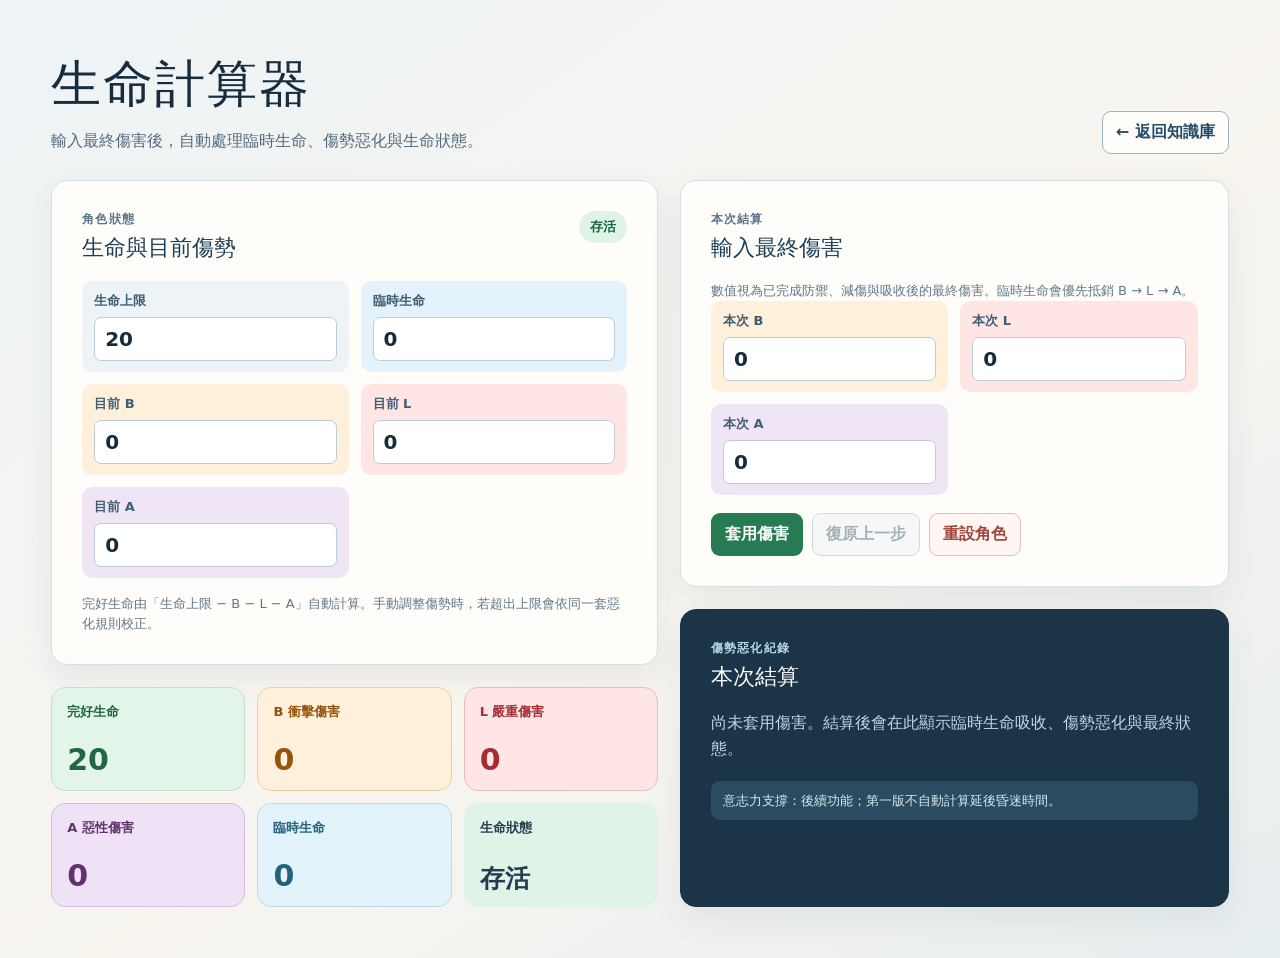
==== life-calculator.html @ e4af25f9 "Add files via upload" ====
<!doctype html>
<html lang="zh-Hant"><head><meta charset="UTF-8"><meta name="viewport" content="width=device-width, initial-scale=1.0"><title>生命計算器｜無限流 TRPG</title>  <script type="module" crossorigin src="./assets/main-7DkvIhhH.js"></script>
  <link rel="stylesheet" crossorigin href="./assets/main-Bl5_Mk_4.css">
</head><body><div id="app"></div></body></html>
---- assets/main-Bl5_Mk_4.css ----
.life-page{color:#172c3e;background:linear-gradient(145deg,#edf3f6,#f8f5ef 55%,#e7eef0);margin:0;font:16px system-ui,Microsoft JhengHei,sans-serif}.page{min-height:100vh;padding:clamp(18px,4vw,58px)}.header,.calculator{max-width:1240px;margin-left:auto;margin-right:auto}.header{justify-content:space-between;align-items:flex-end;gap:24px;margin-bottom:26px;display:flex}.eyebrow,.kicker{color:#58738c;letter-spacing:.1em;margin:0 0 5px;font-size:12px;font-weight:800}.header h1{letter-spacing:.04em;margin:0;font-size:clamp(32px,5vw,50px)}.description{color:#526a7d;max-width:610px;margin:10px 0 0;line-height:1.6}.library-link{color:#244c69;white-space:nowrap;background:#fffdf9;border:1px solid #9eb3c2;border-radius:9px;padding:10px 13px;font-weight:700;text-decoration:none}.calculator{grid-template-columns:minmax(0,1.05fr) minmax(390px,.95fr);gap:22px;display:grid}.state-column,.action-column{flex-direction:column;gap:22px;min-width:0;display:flex}.panel,.record-panel{background:#fffdf9;border:1px solid #d6e0e3;border-radius:16px;padding:clamp(18px,3vw,30px);box-shadow:0 12px 32px #304b5a14}.panel-heading,.record-heading{justify-content:space-between;align-items:flex-start;gap:16px;margin-bottom:18px;display:flex}.panel-heading h2,.record-heading h2{color:#1d4059;margin:0;font-size:22px}.status,.record-status{white-space:nowrap;border-radius:999px;align-items:center;padding:7px 11px;font-size:13px;font-weight:800;display:inline-flex}.status-alive{color:#17643f;background:#dff4e6}.status-unconscious{color:#8d5b00;background:#fff0c7}.status-dead{color:#972b3a;background:#f7dde1}.record-status{color:#2e5874;background:#e7f0f4}.current-inputs,.damage-inputs{grid-template-columns:repeat(2,minmax(0,1fr));gap:12px;display:grid}.number-field{color:#3f5e72;background:#f4f7f6;border-radius:10px;flex-direction:column;gap:7px;min-width:0;padding:11px 12px;font-size:13px;font-weight:800;display:flex}.number-field input{color:#162b3c;background:#fff;border:1px solid #bdcdd5;border-radius:7px;width:100%;min-width:0;padding:9px 10px;font-size:20px;font-weight:750;line-height:1}.number-field input:focus{border-color:#4d87a3;outline:3px solid #b9d9e555}.max-health{background:#edf3f7}.temporary{background:#e4f3fb}.injury-b{background:#fff0dc}.injury-l{background:#ffe6e5}.injury-a{background:#f0e5f5}.help{color:#607788;margin:16px 0 0;font-size:13px;line-height:1.55}.vital-grid{grid-template-columns:repeat(3,minmax(0,1fr));gap:12px;display:grid}.vital-card{border:1px solid #0000;border-radius:14px;flex-direction:column;justify-content:space-between;min-height:104px;padding:15px;display:flex}.vital-card span{font-size:13px;font-weight:750}.vital-card strong{font-size:30px;line-height:1}.vital-intact{color:#206841;background:#e3f5e8;border-color:#bfe3c9}.vital-b{color:#96530b;background:#fff0dc;border-color:#f2cf9e}.vital-l{color:#a62d34;background:#ffe5e5;border-color:#ebbcbc}.vital-a{color:#63336f;background:#f0e2f6;border-color:#d9bce5}.vital-temp{color:#22627c;background:#e2f3fb;border-color:#b8ddea}.status-card{color:#243c50}.status-card strong{font-size:25px}.actions{flex-wrap:wrap;gap:9px;margin-top:18px;display:flex}.actions button{cursor:pointer;border:1px solid #0000;border-radius:9px;padding:10px 13px;font-weight:800}.apply{color:#fff;background:#267b52}.undo{color:#31566d;background:#edf4f8;border-color:#9bb2c0!important}.undo:disabled{cursor:not-allowed;opacity:.45}.reset{color:#9f463b;background:#fff6f4;border-color:#e1bcbc!important}.record-panel{color:#eef6f8;background:#1b3447;border-color:#1b3447;flex:1}.record-panel .kicker{color:#b7d6e4}.record-panel h2{color:#fff}.record-list{border-top:1px solid #496275;gap:0;margin:0;padding:0;list-style:none;display:grid}.record-list li{border-bottom:1px solid #496275;justify-content:space-between;gap:15px;padding:12px 0;font-size:14px;display:flex}.record-list span{color:#b9d6e3}.record-list strong{text-align:right}.empty-record{color:#c1d7e2;margin:0;line-height:1.65}.willpower{color:#d7e9ef;background:#2b4b60;border-radius:9px;margin:18px 0 0;padding:10px 12px;font-size:13px;line-height:1.5}@media (width<=840px){.calculator{grid-template-columns:1fr}.header{flex-direction:column;align-items:flex-start}.vital-grid{grid-template-columns:repeat(2,minmax(0,1fr))}}@media (width<=540px){.page{padding:16px 12px 28px}.header{margin-bottom:18px}.header h1{font-size:34px}.library-link{text-align:center;width:100%}.calculator{gap:14px}.panel,.record-panel{border-radius:13px;padding:17px 14px}.panel-heading,.record-heading{align-items:flex-start}.panel-heading h2,.record-heading h2{font-size:20px}.current-inputs,.damage-inputs,.vital-grid{grid-template-columns:1fr}.number-field{padding:10px 11px}.vital-card{flex-direction:row;align-items:center;min-height:78px}.vital-card strong{font-size:28px}.actions{grid-template-columns:1fr;display:grid}.actions button{min-height:44px}.record-list li{flex-direction:column;align-items:flex-start;gap:3px}.record-list strong{text-align:left}.status{padding:6px 9px}}@layer properties{@supports (((-webkit-hyphens:none)) and (not (margin-trim:inline))) or ((-moz-orient:inline) and (not (color:rgb(from red r g b)))){*,:before,:after,::backdrop{--tw-blur:initial;--tw-brightness:initial;--tw-contrast:initial;--tw-grayscale:initial;--tw-hue-rotate:initial;--tw-invert:initial;--tw-opacity:initial;--tw-saturate:initial;--tw-sepia:initial;--tw-drop-shadow:initial;--tw-drop-shadow-color:initial;--tw-drop-shadow-alpha:100%;--tw-drop-shadow-size:initial}}}@layer theme{:root,:host{--font-sans:ui-sans-serif, system-ui, sans-serif, "Apple Color Emoji", "Segoe UI Emoji", "Segoe UI Symbol", "Noto Color Emoji";--font-mono:ui-monospace, SFMono-Regular, Menlo, Monaco, Consolas, "Liberation Mono", "Courier New", monospace;--spacing:.25rem;--default-transition-duration:.15s;--default-transition-timing-function:cubic-bezier(.4, 0, .2, 1);--default-font-family:var(--font-sans);--default-mono-font-family:var(--font-mono)}}@layer base{*,:after,:before,::backdrop{box-sizing:border-box;border:0 solid;margin:0;padding:0}::file-selector-button{box-sizing:border-box;border:0 solid;margin:0;padding:0}html,:host{-webkit-text-size-adjust:100%;tab-size:4;line-height:1.5;font-family:var(--default-font-family,ui-sans-serif, system-ui, sans-serif, "Apple Color Emoji", "Segoe UI Emoji", "Segoe UI Symbol", "Noto Color Emoji");font-feature-settings:var(--default-font-feature-settings,normal);font-variation-settings:var(--default-font-variation-settings,normal);-webkit-tap-highlight-color:transparent}hr{height:0;color:inherit;border-top-width:1px}abbr:where([title]){-webkit-text-decoration:underline dotted;text-decoration:underline dotted}h1,h2,h3,h4,h5,h6{font-size:inherit;font-weight:inherit}a{color:inherit;-webkit-text-decoration:inherit;-webkit-text-decoration:inherit;-webkit-text-decoration:inherit;-webkit-text-decoration:inherit;text-decoration:inherit}b,strong{font-weight:bolder}code,kbd,samp,pre{font-family:var(--default-mono-font-family,ui-monospace, SFMono-Regular, Menlo, Monaco, Consolas, "Liberation Mono", "Courier New", monospace);font-feature-settings:var(--default-mono-font-feature-settings,normal);font-variation-settings:var(--default-mono-font-variation-settings,normal);font-size:1em}small{font-size:80%}sub,sup{vertical-align:baseline;font-size:75%;line-height:0;position:relative}sub{bottom:-.25em}sup{top:-.5em}table{text-indent:0;border-color:inherit;border-collapse:collapse}:-moz-focusring{outline:auto}progress{vertical-align:baseline}summary{display:list-item}ol,ul,menu{list-style:none}img,svg,video,canvas,audio,iframe,embed,object{vertical-align:middle;display:block}img,video{max-width:100%;height:auto}button,input,select,optgroup,textarea{font:inherit;font-feature-settings:inherit;font-variation-settings:inherit;letter-spacing:inherit;color:inherit;opacity:1;background-color:#0000;border-radius:0}::file-selector-button{font:inherit;font-feature-settings:inherit;font-variation-settings:inherit;letter-spacing:inherit;color:inherit;opacity:1;background-color:#0000;border-radius:0}:where(select:is([multiple],[size])) optgroup{font-weight:bolder}:where(select:is([multiple],[size])) optgroup option{padding-inline-start:20px}::file-selector-button{margin-inline-end:4px}::placeholder{opacity:1}@supports (not ((-webkit-appearance:-apple-pay-button))) or (contain-intrinsic-size:1px){::placeholder{color:currentColor}@supports (color:color-mix(in lab, red, red)){::placeholder{color:color-mix(in oklab, currentcolor 50%, transparent)}}}textarea{resize:vertical}::-webkit-search-decoration{-webkit-appearance:none}::-webkit-date-and-time-value{min-height:1lh;text-align:inherit}::-webkit-datetime-edit{display:inline-flex}::-webkit-datetime-edit-fields-wrapper{padding:0}::-webkit-datetime-edit{padding-block:0}::-webkit-datetime-edit-year-field{padding-block:0}::-webkit-datetime-edit-month-field{padding-block:0}::-webkit-datetime-edit-day-field{padding-block:0}::-webkit-datetime-edit-hour-field{padding-block:0}::-webkit-datetime-edit-minute-field{padding-block:0}::-webkit-datetime-edit-second-field{padding-block:0}::-webkit-datetime-edit-millisecond-field{padding-block:0}::-webkit-datetime-edit-meridiem-field{padding-block:0}::-webkit-calendar-picker-indicator{line-height:1}:-moz-ui-invalid{box-shadow:none}button,input:where([type=button],[type=reset],[type=submit]){appearance:button}::file-selector-button{appearance:button}::-webkit-inner-spin-button{height:auto}::-webkit-outer-spin-button{height:auto}[hidden]:where(:not([hidden=until-found])){display:none!important}}@layer components;@layer utilities{.visible{visibility:visible}.start{inset-inline-start:var(--spacing)}.end{inset-inline-end:var(--spacing)}.block{display:block}.contents{display:contents}.inline{display:inline}.table{display:table}.filter{filter:var(--tw-blur,) var(--tw-brightness,) var(--tw-contrast,) var(--tw-grayscale,) var(--tw-hue-rotate,) var(--tw-invert,) var(--tw-saturate,) var(--tw-sepia,) var(--tw-drop-shadow,)}.transition{transition-property:color,background-color,border-color,outline-color,text-decoration-color,fill,stroke,--tw-gradient-from,--tw-gradient-via,--tw-gradient-to,opacity,box-shadow,transform,translate,scale,rotate,filter,-webkit-backdrop-filter,backdrop-filter,display,content-visibility,overlay,pointer-events;transition-timing-function:var(--tw-ease,var(--default-transition-timing-function));transition-duration:var(--tw-duration,var(--default-transition-duration))}}.article mark{color:#1d2732;background:#ffe565;border-radius:2px;padding:0 2px;font-weight:700}.reader-dark .article mark{color:#13171c;background:#d7b615}.cart-item-link{max-width:245px;color:var(--ink);text-align:left;text-underline-offset:3px;background:0 0;border:0;padding:0;font-size:15px;font-weight:700;line-height:1.4;-webkit-text-decoration:underline #a9bdcc;text-decoration:underline #a9bdcc}.cart-item-link:hover{color:#1f628e}:root{--ink:#1f2937;--muted:#657084;--paper:#f5f4f0;--line:#dedbd3;--blue:#345f89;--soft:#edf3f8}body{background:var(--paper);color:var(--ink);margin:0;font-family:Arial,Microsoft JhengHei,Noto Sans TC,sans-serif}.library-shell{min-height:100vh}.topbar{border-bottom:1px solid var(--line);background:#fffdf9;justify-content:space-between;align-items:end;gap:24px;padding:18px clamp(20px,5vw,64px);display:flex}.eyebrow,.stats{display:none}h1{letter-spacing:.02em;margin:0;font-size:clamp(22px,3vw,34px)}.workspace{grid-template-columns:minmax(285px,360px) minmax(0,1fr);height:calc(100vh - 78px);display:grid;overflow:hidden}.sidebar{border-right:1px solid var(--line);background:#fffdf9;flex-direction:column;min-height:0;padding:18px 16px 0;display:flex;overflow:hidden}.directory-search{color:var(--muted);flex:none;margin:0 6px 11px;font-size:12px;font-weight:700;display:block}.directory-search input{background:#fff;border:1px solid #cbd5df;border-radius:7px;outline:none;width:100%;margin-top:6px;padding:9px 10px;font-size:14px;display:block}.directory-search input:focus{border-color:var(--blue);box-shadow:0 0 0 3px #dce9f3}.search-status{color:#52718b;flex:none;margin:0 6px 10px;font-size:12px}.sidebar-controls{border-bottom:1px solid var(--line);color:var(--muted);flex:none;justify-content:space-between;align-items:center;gap:8px;padding:0 6px 13px;font-size:13px;font-weight:700;display:flex}.sidebar-controls button{color:#3d5870;background:#fff;border:1px solid #cdd7df;border-radius:5px;margin-left:5px;padding:4px 7px;font-size:11px}.sidebar-controls button:hover{background:var(--soft)}.tree-scroll{flex:auto;min-height:0;padding-bottom:28px;overflow:auto}.mobile-menu-trigger,.mobile-nav-layer{display:none}.tree-list{margin:8px 0 0;padding-left:14px;list-style:none}.tree-list .tree-list{border-left:1px solid #e6e5e0;margin:1px 0;padding-left:18px}.tree-row{border-radius:5px;align-items:center;min-height:29px;display:flex}.tree-row:hover{background:#f3f5f5}.tree-row.active{background:#dceaf4}.caret{color:#62778a;background:0 0;border:0;border-radius:4px;flex:0 0 20px;width:20px;height:20px;padding:0;font-size:16px;line-height:1}.caret:hover{background:#e0e8ee}.caret.placeholder{display:inline-block}.tree-label{color:#374151;text-align:left;background:0 0;border:0;flex:1;min-width:0;padding:4px 6px 4px 1px;font-size:14px;line-height:1.35}.tree-label:disabled{cursor:default}.tree-label:not(:disabled):hover{color:#164d78}.reader{background:#fff;flex-direction:column;min-width:0;height:100%;min-height:0;padding:0;display:flex;overflow:hidden}.breadcrumb{color:var(--blue);border-bottom:1px solid #e5e2dc;flex:none;justify-content:space-between;align-items:center;gap:12px;padding:12px clamp(16px,3vw,42px) 9px;font-size:13px;font-weight:700;display:flex;overflow:hidden}.breadcrumb>span{text-overflow:ellipsis;white-space:nowrap;overflow:hidden}.theme-switch{background:#fff;border:1px solid #cdd7df;border-radius:6px;flex:none;display:flex;overflow:hidden}.theme-switch button{color:#536b7f;background:0 0;border:0;border-left:1px solid #cdd7df;padding:4px 8px;font-size:11px}.theme-switch button:first-child{border-left:0}.theme-switch button.selected{color:#fff;background:#375f83}.article-panel{min-height:0;box-shadow:none;scrollbar-gutter:stable;background:#fff;border:0;border-radius:0;flex:auto;overflow:auto}.article{min-width:min-content;max-width:none;padding:18px clamp(24px,3.5vw,46px) 34px}.article h2{margin:0 0 18px;font-size:28px;line-height:1.22}.article h3{color:#274d6d;border-left:3px solid #5b8ab3;margin:15px 0 5px;padding-left:9px;font-size:18px}.article p{white-space:pre-wrap;margin:0 0 4px;font-size:16px;line-height:1.52}.article p strong{color:#8a3e22;font-weight:750}.article-list{border-left:2px solid #d8e4ed;padding-left:12px}.article hr{border:0;border-top:1px dashed #8d9baa;margin:10px 0}.table-wrap{max-width:100%;margin:8px 0 10px;overflow-x:auto}.table-wrap table{border-collapse:collapse;color:inherit;font-size:15px;line-height:1.35}.table-wrap td{vertical-align:top;white-space:pre-wrap;border:1px solid #1b2632;min-width:168px;padding:4px 8px}.reader-dark{background:#202329}.reader-dark .breadcrumb{color:#b9d8f1;border-color:#39414b}.reader-dark .article-panel{box-shadow:none;background:#15181d;border-color:#454d57}.reader-dark .article{color:#e6e9ed}.reader-dark .article h3{color:#9bcef7;border-left-color:#73addc}.reader-dark .article p strong{color:#f0b294}.reader-dark .article-list{border-left-color:#405568}.reader-dark .article hr{border-color:#647180}.reader-dark .table-wrap td{border-color:#8a97a4}.reader-dark .theme-switch{background:#222832;border-color:#4a5661}.reader-dark .theme-switch button{color:#d4dee8;border-color:#4a5661}.empty,.loading{color:var(--muted);padding:28px}.structured-block{margin:0 0 10px}.structured-block h3{margin-top:15px}.structured-block p{margin-bottom:2px}.structured-heading,.article-title-row{justify-content:space-between;align-items:center;gap:12px;display:flex}.article-title-row h2,.structured-heading h3{flex:1}.structured-cart{justify-content:flex-end;margin:0 0 4px;display:flex}.add-to-cart,.cart-trigger{color:#244f70;white-space:nowrap;background:#e8f2f8;border:1px solid #47718e;border-radius:6px;padding:6px 10px;font-size:12px;font-weight:700}.add-to-cart.compact{padding:4px 8px;font-size:11px}.cart-trigger{align-items:center;gap:7px;display:flex}.cart-trigger span{color:#fff;background:#365f80;border-radius:99px;place-items:center;min-width:18px;height:18px;font-size:11px;display:inline-grid}.reader{position:relative}.back-to-top{z-index:2;color:#fff;opacity:.72;background:#355f80c9;border:1px solid #8ea2b3;border-radius:999px;align-items:center;gap:4px;padding:8px 10px;font-size:12px;transition:opacity .15s,transform .15s;display:flex;position:absolute;bottom:20px;right:20px;box-shadow:0 2px 8px #1e29373d}.back-to-top:hover,.back-to-top:focus-visible{opacity:1;transform:translateY(-1px)}.back-to-top span{font-size:11px}.cart-layer{z-index:10;grid-template-columns:minmax(0,1fr) min(390px,90vw);display:grid;position:fixed;inset:0}.cart-scrim{background:#15253663;border:0}.cart-drawer{min-height:0;color:var(--ink);background:#fffdf9;flex-direction:column;display:flex;box-shadow:-8px 0 28px #17202b40}.cart-drawer header{border-bottom:1px solid var(--line);justify-content:space-between;align-items:center;padding:18px 20px;display:flex}.cart-drawer h2{margin:0;font-size:22px}.cart-close{color:#345;background:#edf2f6;border:0;border-radius:50%;width:32px;height:32px;font-size:23px;line-height:1}.cart-items{flex:1;min-height:0;padding:8px 20px;overflow:auto}.cart-item{border-bottom:1px solid #e5e2dc;justify-content:space-between;gap:10px;padding:13px 0;display:flex}.cart-item strong,.cart-item small{display:block}.cart-item strong{font-size:15px}.cart-item small{color:#657084;margin-top:4px}.cart-item-actions{color:#45647c;flex-direction:column;flex:none;align-items:flex-end;gap:6px;font-size:13px;display:flex}.cart-item-actions button,.clear-cart{color:#9d4331;background:0 0;border:0;font-size:12px;text-decoration:underline}.cart-total{border-top:1px solid var(--line);background:#f4f7f8;padding:17px 20px 20px}.cart-total>div{flex-wrap:wrap;gap:7px;margin:10px 0;display:flex}.cart-total span{color:#294f6d;background:#dceaf4;border-radius:4px;padding:4px 7px;font-size:13px}.cart-empty{color:var(--muted);padding:24px 20px}.structured-heading,.article-title-row,.purchase-line{justify-content:space-between;align-items:center;gap:12px;display:flex}.article-title-row h2,.structured-heading h3,.purchase-line p{flex:1}.purchase-line{background:#f2f7fa;border-radius:5px;margin:2px 0;padding:4px 7px}.purchase-line p{margin:0}.add-to-cart,.cart-trigger{color:#fff;background:#2f7750;border-color:#2e6c48;padding:7px 11px;box-shadow:0 1px 2px #1f50352b}.add-to-cart:hover,.cart-trigger:hover{background:#24623f}.add-to-cart.compact{padding:5px 9px}.cart-trigger span{color:#276443;background:#fff}.add-to-cart{border-radius:8px;place-items:center;width:34px;height:32px;padding:0;font-size:17px;line-height:1;display:inline-grid}.add-to-cart.compact{width:30px;height:28px;padding:0;font-size:15px}.template-item{margin-top:12px;padding-top:2px}.purchase-line.base-price{color:#294f6d;margin-top:0}.purchase-line small{color:#657084;font-size:12px}.site-title{min-width:0}.topbar-actions{align-items:center;gap:9px;display:flex}.calculator-link{color:#264d69;white-space:nowrap;background:#fff;border:1px solid #9ab2c1;border-radius:7px;align-items:center;gap:6px;padding:7px 10px;font-size:12px;font-weight:700;text-decoration:none;display:inline-flex}.calculator-link:hover{background:#e6f1f6}@media (width<=760px){body{min-width:0}.topbar{flex-direction:row;align-items:center;gap:10px;padding:13px 16px}.topbar h1{font-size:24px}.mobile-menu-trigger{color:#284c68;background:#fff;border:1px solid #b8c8d4;border-radius:7px;flex:0 0 36px;place-items:center;width:36px;height:36px;font-size:23px;line-height:1;display:grid}.cart-trigger{flex:none}.workspace{height:calc(100svh - 59px);min-height:0;display:block;overflow:hidden}.desktop-sidebar{display:none}.reader{width:100%;height:100%;min-height:0;padding:0}.mobile-nav-layer{z-index:11;grid-template-columns:min(360px,88vw) minmax(0,1fr);display:grid;position:fixed;inset:0}.mobile-nav-drawer.sidebar{z-index:1;background:#fffdf9;border:0;grid-area:1/1;width:auto;height:100%;min-height:0;padding:0 10px;box-shadow:8px 0 28px #17202b40}.mobile-nav-drawer header{border-bottom:1px solid var(--line);flex:none;justify-content:space-between;align-items:center;margin:0 -10px 11px;padding:14px 16px;display:flex}.mobile-nav-drawer h2{color:#294f6d;margin:0;font-size:20px}.menu-close{color:#345;background:#edf2f6;border:0;border-radius:50%;width:32px;height:32px;font-size:23px;line-height:1}.mobile-nav-scrim{background:#15253663;border:0;grid-area:1/2}.directory-search{margin:0 4px 8px}.directory-search input{min-height:40px;padding:8px 10px}.sidebar-controls{padding:0 4px 8px}.sidebar-controls button{min-height:30px;margin-left:4px;padding:4px 6px}.tree-scroll{padding-bottom:14px}.tree-list{margin-top:5px;padding-left:8px}.tree-list .tree-list{border-left:1px solid #e6e5e0;padding-left:13px}.tree-row{min-height:32px}.tree-label{font-size:14px}.breadcrumb{min-height:44px;padding:9px 16px;font-size:12px}.theme-switch button{min-height:28px;padding:4px 7px}.article{min-width:0;padding:17px 16px 26px}.article h2{overflow-wrap:anywhere;margin-bottom:14px;font-size:25px}.article h3{overflow-wrap:anywhere;margin-top:13px;font-size:17px}.article p{overflow-wrap:anywhere;font-size:15px;line-height:1.62}.table-wrap{margin:7px 0 9px}.table-wrap table{font-size:14px}.table-wrap td{min-width:138px;padding:4px 6px}.back-to-top{padding:8px 9px;bottom:13px;right:13px}.back-to-top span{display:none}.cart-layer{grid-template-columns:1fr;align-items:end}.cart-scrim{grid-area:1/1}.cart-drawer{border-radius:14px 14px 0 0;grid-area:1/1;align-self:end;max-height:80svh}.stats{white-space:normal}.site-title{flex:1;min-width:0}.site-title h1{text-overflow:ellipsis;white-space:nowrap;overflow:hidden}.topbar-actions{flex:none;gap:6px}.calculator-link{text-align:center;width:36px;padding:7px 0}.calculator-link span{display:none}}@property --tw-blur{syntax:"*";inherits:false}@property --tw-brightness{syntax:"*";inherits:false}@property --tw-contrast{syntax:"*";inherits:false}@property --tw-grayscale{syntax:"*";inherits:false}@property --tw-hue-rotate{syntax:"*";inherits:false}@property --tw-invert{syntax:"*";inherits:false}@property --tw-opacity{syntax:"*";inherits:false}@property --tw-saturate{syntax:"*";inherits:false}@property --tw-sepia{syntax:"*";inherits:false}@property --tw-drop-shadow{syntax:"*";inherits:false}@property --tw-drop-shadow-color{syntax:"*";inherits:false}@property --tw-drop-shadow-alpha{syntax:"<percentage>";inherits:false;initial-value:100%}@property --tw-drop-shadow-size{syntax:"*";inherits:false}:root{color:#142b43;--ink:#142b43;--line:#e2ddd6;--muted:#657084;--blue:#345f89;--soft:#edf4f8;background:#fff;font-family:Arial,Microsoft JhengHei,sans-serif}*{box-sizing:border-box}body{margin:0}button,input{font:inherit}button{cursor:pointer}.search-header{gap:6px;margin:0 6px 11px;display:grid}.search-header input{border:1px solid #cbd5df;border-radius:7px;width:100%;padding:9px 10px;font-size:14px}.search-mode{color:#315d7d;background:#fff;border:1px solid #a9bccb;border-radius:6px;justify-self:start;padding:5px 9px;font-size:13px;font-weight:700}.search-mode[aria-pressed=true]{background:#e0eff7}.facet-picker{max-height:min(46vh,420px);padding:4px 0 8px;overflow:auto}.facet-group{border-bottom:1px solid #e8e5df;padding:7px 0}.facet-group strong,.selected-facets>span{color:#596c7a;margin-bottom:5px;font-size:12px;display:block}.facet-buttons,.selected-facets{flex-wrap:wrap;gap:5px;display:flex}.facet-buttons button,.selected-facets button{color:#31536b;background:#fff;border:1px solid #bacbd6;border-radius:999px;padding:5px 8px;font-size:12px}.facet-buttons button.active,.selected-facets button{color:#fff;background:#315f84;border-color:#315f84}.facet-buttons small{opacity:.75;margin-left:2px}.tag-guide{color:#657084;padding:12px;font-size:13px}.result-pane{padding:20px clamp(18px,3.5vw,46px) 36px}.result-pane header h2{margin:0;font-size:24px}.result-pane header p{color:#657084;font-size:13px}.result-card{background:#fff;border:1px solid #d9e0e5;border-radius:9px;margin:12px 0;padding:14px}.result-meta{color:#607b8e;overflow-wrap:anywhere;font-size:11px}.result-card h3{color:#274d6d;margin:6px 0;font-size:17px}.result-card p{white-space:pre-wrap;overflow-wrap:anywhere;max-height:7.5em;margin:0 0 10px;line-height:1.5;overflow:hidden}.result-actions{color:#315f84;justify-content:space-between;align-items:center;gap:10px;font-weight:700;display:flex}.result-actions small{font-weight:400}.result-actions button,.result-more,.back-results{color:#315f84;background:#edf4f8;border:1px solid #a9bccb;border-radius:6px;padding:6px 10px}.result-empty{color:#657084;padding:25px 0}.reader-dark .result-pane{color:#e6e9ed}.reader-dark .result-card{background:#202831;border-color:#455461}.reader-dark .result-card h3{color:#a9d4f2}.tag-hit{color:#274c69;text-align:left;background:0 0;border:0;border-bottom:1px solid #eee6dc;width:100%;padding:8px 6px;display:block}.tag-hit:hover{background:#e9f3f8}.tag-hit strong,.tag-hit small{display:block}.tag-hit small{color:#697c89;margin-top:2px;font-size:11px}.more-tags{color:#315d7d;background:#fff;border:1px solid #b9cad6;border-radius:6px;width:100%;padding:10px}.load-error,.migration-notice{color:#814022;background:#fff2e8;border:1px solid #e2bfab;border-radius:7px;margin:10px;padding:10px 12px}.calculator-frame{flex-direction:column;height:100dvh;display:flex}.calculator-frame iframe{border:0;flex:1;width:100%}.calculator-back{color:#244c69;background:#fffdf9;padding:9px 18px}@media (width<=760px){.search-header{margin:0 4px 8px}.search-header input{min-height:40px}}
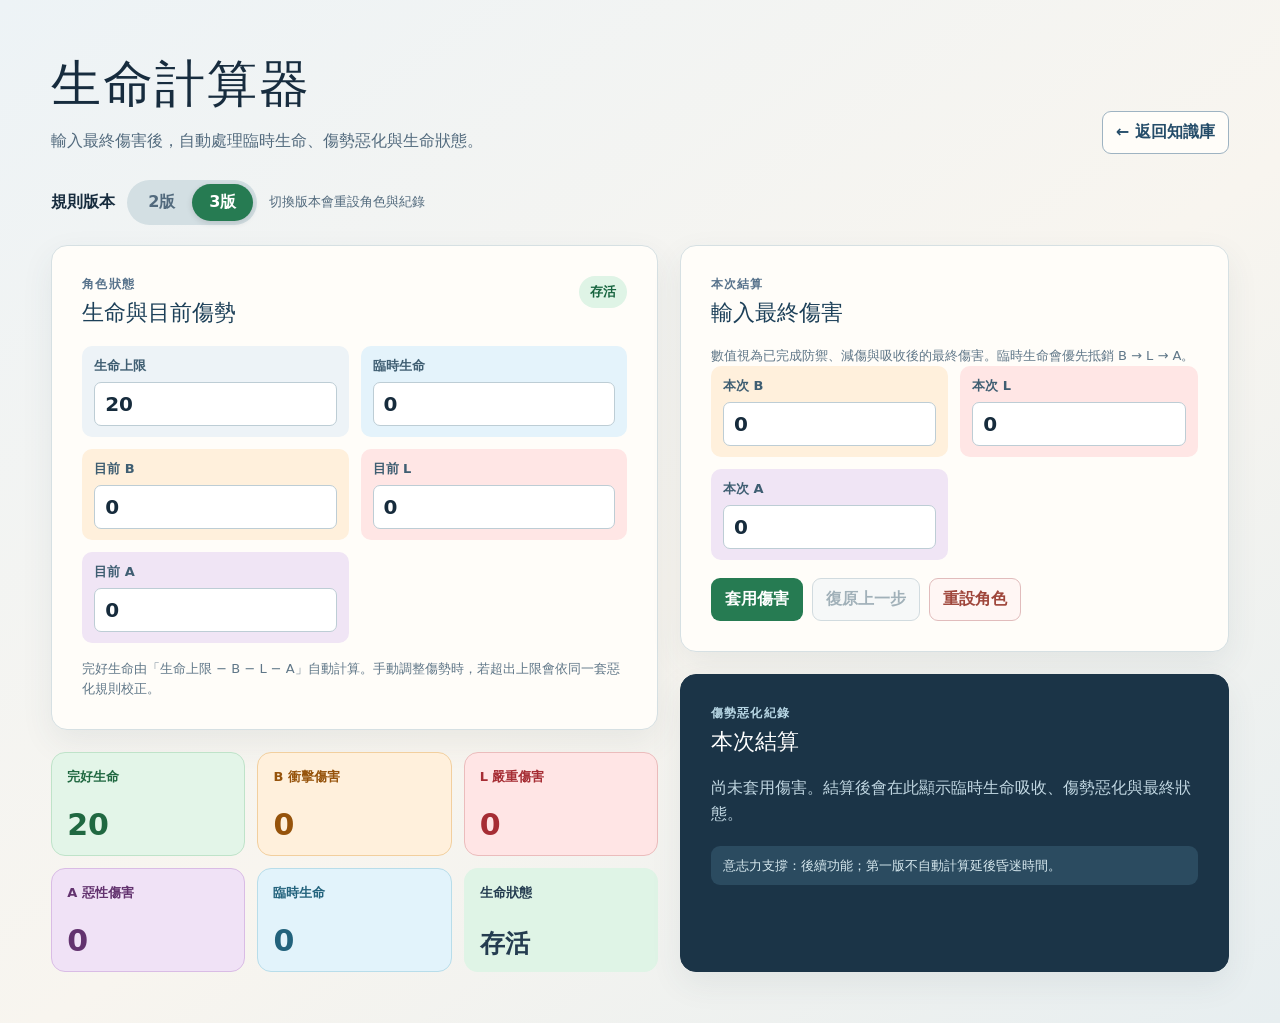
==== commit eeae2163: "V2.3 - 新增 2.35／3.25 生命計算器切換。 - 2.35 依版本規則結算 B／L／A 傷勢、惡化與昏迷／死亡。 - 2.35 的臨時生命先抵銷 A、L、B，並可設定當筆傷害無視臨時生命。" ====
--- a/life-calculator.html
+++ b/life-calculator.html
@@ -1,4 +1,4 @@
 <!doctype html>
-<html lang="zh-Hant"><head><meta charset="UTF-8"><meta name="viewport" content="width=device-width, initial-scale=1.0"><title>生命計算器｜無限流 TRPG</title>  <script type="module" crossorigin src="./assets/main-7DkvIhhH.js"></script>
-  <link rel="stylesheet" crossorigin href="./assets/main-Bl5_Mk_4.css">
+<html lang="zh-Hant"><head><meta charset="UTF-8"><meta name="viewport" content="width=device-width, initial-scale=1.0"><title>生命計算器｜無限流 TRPG</title>  <script defer src="./assets/main-B_IR2xZh.js"></script>
+  <link rel="stylesheet" href="./assets/main-DLAci-U3.css">
 </head><body><div id="app"></div></body></html>
--- a/assets/main-DLAci-U3.css
+++ b/assets/main-DLAci-U3.css
@@ -0,0 +1 @@
+.life-page{color:#172c3e;background:linear-gradient(145deg,#edf3f6,#f8f5ef 55%,#e7eef0);margin:0;font:16px system-ui,Microsoft JhengHei,sans-serif}.page{min-height:100vh;padding:clamp(18px,4vw,58px)}.header,.calculator{max-width:1240px;margin-left:auto;margin-right:auto}.header{justify-content:space-between;align-items:flex-end;gap:24px;margin-bottom:26px;display:flex}.eyebrow,.kicker{color:#58738c;letter-spacing:.1em;margin:0 0 5px;font-size:12px;font-weight:800}.header h1{letter-spacing:.04em;margin:0;font-size:clamp(32px,5vw,50px)}.description{color:#526a7d;max-width:610px;margin:10px 0 0;line-height:1.6}.library-link{color:#244c69;white-space:nowrap;background:#fffdf9;border:1px solid #9eb3c2;border-radius:9px;padding:10px 13px;font-weight:700;text-decoration:none}.calculator{grid-template-columns:minmax(0,1.05fr) minmax(390px,.95fr);gap:22px;display:grid}.state-column,.action-column{flex-direction:column;gap:22px;min-width:0;display:flex}.panel,.record-panel{background:#fffdf9;border:1px solid #d6e0e3;border-radius:16px;padding:clamp(18px,3vw,30px);box-shadow:0 12px 32px #304b5a14}.panel-heading,.record-heading{justify-content:space-between;align-items:flex-start;gap:16px;margin-bottom:18px;display:flex}.panel-heading h2,.record-heading h2{color:#1d4059;margin:0;font-size:22px}.status,.record-status{white-space:nowrap;border-radius:999px;align-items:center;padding:7px 11px;font-size:13px;font-weight:800;display:inline-flex}.status-alive{color:#17643f;background:#dff4e6}.status-unconscious{color:#8d5b00;background:#fff0c7}.status-dead{color:#972b3a;background:#f7dde1}.record-status{color:#2e5874;background:#e7f0f4}.current-inputs,.damage-inputs{grid-template-columns:repeat(2,minmax(0,1fr));gap:12px;display:grid}.number-field{color:#3f5e72;background:#f4f7f6;border-radius:10px;flex-direction:column;gap:7px;min-width:0;padding:11px 12px;font-size:13px;font-weight:800;display:flex}.number-field input{color:#162b3c;background:#fff;border:1px solid #bdcdd5;border-radius:7px;width:100%;min-width:0;padding:9px 10px;font-size:20px;font-weight:750;line-height:1}.number-field input:focus{border-color:#4d87a3;outline:3px solid #b9d9e555}.max-health{background:#edf3f7}.temporary{background:#e4f3fb}.injury-b{background:#fff0dc}.injury-l{background:#ffe6e5}.injury-a{background:#f0e5f5}.help{color:#607788;margin:16px 0 0;font-size:13px;line-height:1.55}.vital-grid{grid-template-columns:repeat(3,minmax(0,1fr));gap:12px;display:grid}.vital-card{border:1px solid #0000;border-radius:14px;flex-direction:column;justify-content:space-between;min-height:104px;padding:15px;display:flex}.vital-card span{font-size:13px;font-weight:750}.vital-card strong{font-size:30px;line-height:1}.vital-intact{color:#206841;background:#e3f5e8;border-color:#bfe3c9}.vital-b{color:#96530b;background:#fff0dc;border-color:#f2cf9e}.vital-l{color:#a62d34;background:#ffe5e5;border-color:#ebbcbc}.vital-a{color:#63336f;background:#f0e2f6;border-color:#d9bce5}.vital-temp{color:#22627c;background:#e2f3fb;border-color:#b8ddea}.status-card{color:#243c50}.status-card strong{font-size:25px}.actions{flex-wrap:wrap;gap:9px;margin-top:18px;display:flex}.actions button{cursor:pointer;border:1px solid #0000;border-radius:9px;padding:10px 13px;font-weight:800}.apply{color:#fff;background:#267b52}.undo{color:#31566d;background:#edf4f8;border-color:#9bb2c0!important}.undo:disabled{cursor:not-allowed;opacity:.45}.reset{color:#9f463b;background:#fff6f4;border-color:#e1bcbc!important}.record-panel{color:#eef6f8;background:#1b3447;border-color:#1b3447;flex:1}.record-panel .kicker{color:#b7d6e4}.record-panel h2{color:#fff}.record-list{border-top:1px solid #496275;gap:0;margin:0;padding:0;list-style:none;display:grid}.record-list li{border-bottom:1px solid #496275;justify-content:space-between;gap:15px;padding:12px 0;font-size:14px;display:flex}.record-list span{color:#b9d6e3}.record-list strong{text-align:right}.empty-record{color:#c1d7e2;margin:0;line-height:1.65}.willpower{color:#d7e9ef;background:#2b4b60;border-radius:9px;margin:18px 0 0;padding:10px 12px;font-size:13px;line-height:1.5}@media (width<=840px){.calculator{grid-template-columns:1fr}.header{flex-direction:column;align-items:flex-start}.vital-grid{grid-template-columns:repeat(2,minmax(0,1fr))}}@media (width<=540px){.page{padding:16px 12px 28px}.header{margin-bottom:18px}.header h1{font-size:34px}.library-link{text-align:center;width:100%}.calculator{gap:14px}.panel,.record-panel{border-radius:13px;padding:17px 14px}.panel-heading,.record-heading{align-items:flex-start}.panel-heading h2,.record-heading h2{font-size:20px}.current-inputs,.damage-inputs,.vital-grid{grid-template-columns:1fr}.number-field{padding:10px 11px}.vital-card{flex-direction:row;align-items:center;min-height:78px}.vital-card strong{font-size:28px}.actions{grid-template-columns:1fr;display:grid}.actions button{min-height:44px}.record-list li{flex-direction:column;align-items:flex-start;gap:3px}.record-list strong{text-align:left}.status{padding:6px 9px}}.version-bar{flex-wrap:wrap;align-items:center;gap:12px;max-width:1240px;margin:0 auto 20px;font-weight:700;display:flex}.version-bar small{color:#526a7d;font-weight:400}.version-switch{cursor:pointer;background:#d3dfe3;border:0;border-radius:999px;padding:4px;display:flex}.version-switch span{color:#526a7d;border-radius:999px;padding:8px 17px}.version-switch .selected{color:#fff;background:#267b52;box-shadow:0 2px 6px #0002}@layer properties{@supports (((-webkit-hyphens:none)) and (not (margin-trim:inline))) or ((-moz-orient:inline) and (not (color:rgb(from red r g b)))){*,:before,:after,::backdrop{--tw-blur:initial;--tw-brightness:initial;--tw-contrast:initial;--tw-grayscale:initial;--tw-hue-rotate:initial;--tw-invert:initial;--tw-opacity:initial;--tw-saturate:initial;--tw-sepia:initial;--tw-drop-shadow:initial;--tw-drop-shadow-color:initial;--tw-drop-shadow-alpha:100%;--tw-drop-shadow-size:initial}}}@layer theme{:root,:host{--font-sans:ui-sans-serif, system-ui, sans-serif, "Apple Color Emoji", "Segoe UI Emoji", "Segoe UI Symbol", "Noto Color Emoji";--font-mono:ui-monospace, SFMono-Regular, Menlo, Monaco, Consolas, "Liberation Mono", "Courier New", monospace;--spacing:.25rem;--default-transition-duration:.15s;--default-transition-timing-function:cubic-bezier(.4, 0, .2, 1);--default-font-family:var(--font-sans);--default-mono-font-family:var(--font-mono)}}@layer base{*,:after,:before,::backdrop{box-sizing:border-box;border:0 solid;margin:0;padding:0}::file-selector-button{box-sizing:border-box;border:0 solid;margin:0;padding:0}html,:host{-webkit-text-size-adjust:100%;tab-size:4;line-height:1.5;font-family:var(--default-font-family,ui-sans-serif, system-ui, sans-serif, "Apple Color Emoji", "Segoe UI Emoji", "Segoe UI Symbol", "Noto Color Emoji");font-feature-settings:var(--default-font-feature-settings,normal);font-variation-settings:var(--default-font-variation-settings,normal);-webkit-tap-highlight-color:transparent}hr{height:0;color:inherit;border-top-width:1px}abbr:where([title]){-webkit-text-decoration:underline dotted;text-decoration:underline dotted}h1,h2,h3,h4,h5,h6{font-size:inherit;font-weight:inherit}a{color:inherit;-webkit-text-decoration:inherit;-webkit-text-decoration:inherit;-webkit-text-decoration:inherit;-webkit-text-decoration:inherit;text-decoration:inherit}b,strong{font-weight:bolder}code,kbd,samp,pre{font-family:var(--default-mono-font-family,ui-monospace, SFMono-Regular, Menlo, Monaco, Consolas, "Liberation Mono", "Courier New", monospace);font-feature-settings:var(--default-mono-font-feature-settings,normal);font-variation-settings:var(--default-mono-font-variation-settings,normal);font-size:1em}small{font-size:80%}sub,sup{vertical-align:baseline;font-size:75%;line-height:0;position:relative}sub{bottom:-.25em}sup{top:-.5em}table{text-indent:0;border-color:inherit;border-collapse:collapse}:-moz-focusring{outline:auto}progress{vertical-align:baseline}summary{display:list-item}ol,ul,menu{list-style:none}img,svg,video,canvas,audio,iframe,embed,object{vertical-align:middle;display:block}img,video{max-width:100%;height:auto}button,input,select,optgroup,textarea{font:inherit;font-feature-settings:inherit;font-variation-settings:inherit;letter-spacing:inherit;color:inherit;opacity:1;background-color:#0000;border-radius:0}::file-selector-button{font:inherit;font-feature-settings:inherit;font-variation-settings:inherit;letter-spacing:inherit;color:inherit;opacity:1;background-color:#0000;border-radius:0}:where(select:is([multiple],[size])) optgroup{font-weight:bolder}:where(select:is([multiple],[size])) optgroup option{padding-inline-start:20px}::file-selector-button{margin-inline-end:4px}::placeholder{opacity:1}@supports (not ((-webkit-appearance:-apple-pay-button))) or (contain-intrinsic-size:1px){::placeholder{color:currentColor}@supports (color:color-mix(in lab, red, red)){::placeholder{color:color-mix(in oklab, currentcolor 50%, transparent)}}}textarea{resize:vertical}::-webkit-search-decoration{-webkit-appearance:none}::-webkit-date-and-time-value{min-height:1lh;text-align:inherit}::-webkit-datetime-edit{display:inline-flex}::-webkit-datetime-edit-fields-wrapper{padding:0}::-webkit-datetime-edit{padding-block:0}::-webkit-datetime-edit-year-field{padding-block:0}::-webkit-datetime-edit-month-field{padding-block:0}::-webkit-datetime-edit-day-field{padding-block:0}::-webkit-datetime-edit-hour-field{padding-block:0}::-webkit-datetime-edit-minute-field{padding-block:0}::-webkit-datetime-edit-second-field{padding-block:0}::-webkit-datetime-edit-millisecond-field{padding-block:0}::-webkit-datetime-edit-meridiem-field{padding-block:0}::-webkit-calendar-picker-indicator{line-height:1}:-moz-ui-invalid{box-shadow:none}button,input:where([type=button],[type=reset],[type=submit]){appearance:button}::file-selector-button{appearance:button}::-webkit-inner-spin-button{height:auto}::-webkit-outer-spin-button{height:auto}[hidden]:where(:not([hidden=until-found])){display:none!important}}@layer components;@layer utilities{.relative{position:relative}.static{position:static}.start{inset-inline-start:var(--spacing)}.end{inset-inline-end:var(--spacing)}.end-1{inset-inline-end:calc(var(--spacing) * 1)}.block{display:block}.contents{display:contents}.inline{display:inline}.table{display:table}.filter{filter:var(--tw-blur,) var(--tw-brightness,) var(--tw-contrast,) var(--tw-grayscale,) var(--tw-hue-rotate,) var(--tw-invert,) var(--tw-saturate,) var(--tw-sepia,) var(--tw-drop-shadow,)}.\!transition{transition-property:color,background-color,border-color,outline-color,text-decoration-color,fill,stroke,--tw-gradient-from,--tw-gradient-via,--tw-gradient-to,opacity,box-shadow,transform,translate,scale,rotate,filter,-webkit-backdrop-filter,backdrop-filter,display,content-visibility,overlay,pointer-events!important;transition-timing-function:var(--tw-ease,var(--default-transition-timing-function))!important;transition-duration:var(--tw-duration,var(--default-transition-duration))!important}.transition{transition-property:color,background-color,border-color,outline-color,text-decoration-color,fill,stroke,--tw-gradient-from,--tw-gradient-via,--tw-gradient-to,opacity,box-shadow,transform,translate,scale,rotate,filter,-webkit-backdrop-filter,backdrop-filter,display,content-visibility,overlay,pointer-events;transition-timing-function:var(--tw-ease,var(--default-transition-timing-function));transition-duration:var(--tw-duration,var(--default-transition-duration))}}.article mark{color:#1d2732;background:#ffe565;border-radius:2px;padding:0 2px;font-weight:700}.reader-dark .article mark{color:#13171c;background:#d7b615}.cart-item-link{max-width:245px;color:var(--ink);text-align:left;text-underline-offset:3px;background:0 0;border:0;padding:0;font-size:15px;font-weight:700;line-height:1.4;-webkit-text-decoration:underline #a9bdcc;text-decoration:underline #a9bdcc}.cart-item-link:hover{color:#1f628e}:root{--ink:#1f2937;--muted:#657084;--paper:#f5f4f0;--line:#dedbd3;--blue:#345f89;--soft:#edf3f8}body{background:var(--paper);color:var(--ink);margin:0;font-family:Arial,Microsoft JhengHei,Noto Sans TC,sans-serif}.library-shell{min-height:100vh}.topbar{border-bottom:1px solid var(--line);background:#fffdf9;justify-content:space-between;align-items:end;gap:24px;padding:18px clamp(20px,5vw,64px);display:flex}.eyebrow,.stats{display:none}h1{letter-spacing:.02em;margin:0;font-size:clamp(22px,3vw,34px)}.workspace{grid-template-columns:minmax(285px,360px) minmax(0,1fr);height:calc(100vh - 78px);display:grid;overflow:hidden}.sidebar{border-right:1px solid var(--line);background:#fffdf9;flex-direction:column;min-height:0;padding:18px 16px 0;display:flex;overflow:hidden}.directory-search{color:var(--muted);flex:none;margin:0 6px 11px;font-size:12px;font-weight:700;display:block}.directory-search input{background:#fff;border:1px solid #cbd5df;border-radius:7px;outline:none;width:100%;margin-top:6px;padding:9px 10px;font-size:14px;display:block}.directory-search input:focus{border-color:var(--blue);box-shadow:0 0 0 3px #dce9f3}.search-status{color:#52718b;flex:none;margin:0 6px 10px;font-size:12px}.sidebar-controls{border-bottom:1px solid var(--line);color:var(--muted);flex:none;justify-content:space-between;align-items:center;gap:8px;padding:0 6px 13px;font-size:13px;font-weight:700;display:flex}.sidebar-controls button{color:#3d5870;background:#fff;border:1px solid #cdd7df;border-radius:5px;margin-left:5px;padding:4px 7px;font-size:11px}.sidebar-controls button:hover{background:var(--soft)}.tree-scroll{flex:auto;min-height:0;padding-bottom:28px;overflow:auto}.mobile-menu-trigger,.mobile-nav-layer{display:none}.tree-list{margin:8px 0 0;padding-left:14px;list-style:none}.tree-list .tree-list{border-left:1px solid #e6e5e0;margin:1px 0;padding-left:18px}.tree-row{border-radius:5px;align-items:center;min-height:29px;display:flex}.tree-row:hover{background:#f3f5f5}.tree-row.active{background:#dceaf4}.caret{color:#62778a;background:0 0;border:0;border-radius:4px;flex:0 0 20px;width:20px;height:20px;padding:0;font-size:16px;line-height:1}.caret:hover{background:#e0e8ee}.caret.placeholder{display:inline-block}.tree-label{color:#374151;text-align:left;background:0 0;border:0;flex:1;min-width:0;padding:4px 6px 4px 1px;font-size:14px;line-height:1.35}.tree-label:disabled{cursor:default}.tree-label:not(:disabled):hover{color:#164d78}.reader{background:#fff;flex-direction:column;min-width:0;height:100%;min-height:0;padding:0;display:flex;overflow:hidden}.breadcrumb{color:var(--blue);border-bottom:1px solid #e5e2dc;flex:none;justify-content:space-between;align-items:center;gap:12px;padding:12px clamp(16px,3vw,42px) 9px;font-size:13px;font-weight:700;display:flex;overflow:hidden}.breadcrumb>span{text-overflow:ellipsis;white-space:nowrap;overflow:hidden}.theme-switch{background:#fff;border:1px solid #cdd7df;border-radius:6px;flex:none;display:flex;overflow:hidden}.theme-switch button{color:#536b7f;background:0 0;border:0;border-left:1px solid #cdd7df;padding:4px 8px;font-size:11px}.theme-switch button:first-child{border-left:0}.theme-switch button.selected{color:#fff;background:#375f83}.article-panel{min-height:0;box-shadow:none;scrollbar-gutter:stable;background:#fff;border:0;border-radius:0;flex:auto;overflow:auto}.article{min-width:min-content;max-width:none;padding:18px clamp(24px,3.5vw,46px) 34px}.article h2{margin:0 0 18px;font-size:28px;line-height:1.22}.article h3{color:#274d6d;border-left:3px solid #5b8ab3;margin:15px 0 5px;padding-left:9px;font-size:18px}.article p{white-space:pre-wrap;margin:0 0 4px;font-size:16px;line-height:1.52}.article p strong{color:#8a3e22;font-weight:750}.article-list{border-left:2px solid #d8e4ed;padding-left:12px}.article hr{border:0;border-top:1px dashed #8d9baa;margin:10px 0}.table-wrap{max-width:100%;margin:8px 0 10px;overflow-x:auto}.table-wrap table{border-collapse:collapse;color:inherit;font-size:15px;line-height:1.35}.table-wrap td{vertical-align:top;white-space:pre-wrap;border:1px solid #1b2632;min-width:168px;padding:4px 8px}.reader-dark{background:#202329}.reader-dark .breadcrumb{color:#b9d8f1;border-color:#39414b}.reader-dark .article-panel{box-shadow:none;background:#15181d;border-color:#454d57}.reader-dark .article{color:#e6e9ed}.reader-dark .article h3{color:#9bcef7;border-left-color:#73addc}.reader-dark .article p strong{color:#f0b294}.reader-dark .article-list{border-left-color:#405568}.reader-dark .article hr{border-color:#647180}.reader-dark .table-wrap td{border-color:#8a97a4}.reader-dark .theme-switch{background:#222832;border-color:#4a5661}.reader-dark .theme-switch button{color:#d4dee8;border-color:#4a5661}.empty,.loading{color:var(--muted);padding:28px}.structured-block{margin:0 0 10px}.structured-block h3{margin-top:15px}.structured-block p{margin-bottom:2px}.structured-heading,.article-title-row{justify-content:space-between;align-items:center;gap:12px;display:flex}.article-title-row h2,.structured-heading h3{flex:1}.structured-cart{justify-content:flex-end;margin:0 0 4px;display:flex}.add-to-cart,.cart-trigger{color:#244f70;white-space:nowrap;background:#e8f2f8;border:1px solid #47718e;border-radius:6px;padding:6px 10px;font-size:12px;font-weight:700}.add-to-cart.compact{padding:4px 8px;font-size:11px}.cart-trigger{align-items:center;gap:7px;display:flex}.cart-trigger span{color:#fff;background:#365f80;border-radius:99px;place-items:center;min-width:18px;height:18px;font-size:11px;display:inline-grid}.reader{position:relative}.back-to-top{z-index:2;color:#fff;opacity:.72;background:#355f80c9;border:1px solid #8ea2b3;border-radius:999px;align-items:center;gap:4px;padding:8px 10px;font-size:12px;transition:opacity .15s,transform .15s;display:flex;position:absolute;bottom:20px;right:20px;box-shadow:0 2px 8px #1e29373d}.back-to-top:hover,.back-to-top:focus-visible{opacity:1;transform:translateY(-1px)}.back-to-top span{font-size:11px}.cart-layer{z-index:10;grid-template-columns:minmax(0,1fr) min(390px,90vw);display:grid;position:fixed;inset:0}.cart-scrim{background:#15253663;border:0}.cart-drawer{min-height:0;color:var(--ink);background:#fffdf9;flex-direction:column;display:flex;box-shadow:-8px 0 28px #17202b40}.cart-drawer header{border-bottom:1px solid var(--line);justify-content:space-between;align-items:center;padding:18px 20px;display:flex}.cart-drawer h2{margin:0;font-size:22px}.cart-close{color:#345;background:#edf2f6;border:0;border-radius:50%;width:32px;height:32px;font-size:23px;line-height:1}.cart-items{flex:1;min-height:0;padding:8px 20px;overflow:auto}.cart-item{border-bottom:1px solid #e5e2dc;justify-content:space-between;gap:10px;padding:13px 0;display:flex}.cart-item strong,.cart-item small{display:block}.cart-item strong{font-size:15px}.cart-item small{color:#657084;margin-top:4px}.cart-item-actions{color:#45647c;flex-direction:column;flex:none;align-items:flex-end;gap:6px;font-size:13px;display:flex}.cart-item-actions button,.clear-cart{color:#9d4331;background:0 0;border:0;font-size:12px;text-decoration:underline}.cart-total{border-top:1px solid var(--line);background:#f4f7f8;padding:17px 20px 20px}.cart-total>div{flex-wrap:wrap;gap:7px;margin:10px 0;display:flex}.cart-total span{color:#294f6d;background:#dceaf4;border-radius:4px;padding:4px 7px;font-size:13px}.cart-empty{color:var(--muted);padding:24px 20px}.structured-heading,.article-title-row,.purchase-line{justify-content:space-between;align-items:center;gap:12px;display:flex}.article-title-row h2,.structured-heading h3,.purchase-line p{flex:1}.purchase-line{background:#f2f7fa;border-radius:5px;margin:2px 0;padding:4px 7px}.purchase-line p{margin:0}.add-to-cart,.cart-trigger{color:#fff;background:#2f7750;border-color:#2e6c48;padding:7px 11px;box-shadow:0 1px 2px #1f50352b}.add-to-cart:hover,.cart-trigger:hover{background:#24623f}.add-to-cart.compact{padding:5px 9px}.cart-trigger span{color:#276443;background:#fff}.add-to-cart{border-radius:8px;place-items:center;width:34px;height:32px;padding:0;font-size:17px;line-height:1;display:inline-grid}.add-to-cart.compact{width:30px;height:28px;padding:0;font-size:15px}.template-item{margin-top:12px;padding-top:2px}.purchase-line.base-price{color:#294f6d;margin-top:0}.purchase-line small{color:#657084;font-size:12px}.site-title{min-width:0}.topbar-actions{align-items:center;gap:9px;display:flex}.calculator-link{color:#264d69;white-space:nowrap;background:#fff;border:1px solid #9ab2c1;border-radius:7px;align-items:center;gap:6px;padding:7px 10px;font-size:12px;font-weight:700;text-decoration:none;display:inline-flex}.calculator-link:hover{background:#e6f1f6}@media (width<=760px){body{min-width:0}.topbar{flex-direction:row;align-items:center;gap:10px;padding:13px 16px}.topbar h1{font-size:24px}.mobile-menu-trigger{color:#284c68;background:#fff;border:1px solid #b8c8d4;border-radius:7px;flex:0 0 36px;place-items:center;width:36px;height:36px;font-size:23px;line-height:1;display:grid}.cart-trigger{flex:none}.workspace{height:calc(100svh - 59px);min-height:0;display:block;overflow:hidden}.desktop-sidebar{display:none}.reader{width:100%;height:100%;min-height:0;padding:0}.mobile-nav-layer{z-index:11;grid-template-columns:min(360px,88vw) minmax(0,1fr);display:grid;position:fixed;inset:0}.mobile-nav-drawer.sidebar{z-index:1;background:#fffdf9;border:0;grid-area:1/1;width:auto;height:100%;min-height:0;padding:0 10px;box-shadow:8px 0 28px #17202b40}.mobile-nav-drawer header{border-bottom:1px solid var(--line);flex:none;justify-content:space-between;align-items:center;margin:0 -10px 11px;padding:14px 16px;display:flex}.mobile-nav-drawer h2{color:#294f6d;margin:0;font-size:20px}.menu-close{color:#345;background:#edf2f6;border:0;border-radius:50%;width:32px;height:32px;font-size:23px;line-height:1}.mobile-nav-scrim{background:#15253663;border:0;grid-area:1/2}.directory-search{margin:0 4px 8px}.directory-search input{min-height:40px;padding:8px 10px}.sidebar-controls{padding:0 4px 8px}.sidebar-controls button{min-height:30px;margin-left:4px;padding:4px 6px}.tree-scroll{padding-bottom:14px}.tree-list{margin-top:5px;padding-left:8px}.tree-list .tree-list{border-left:1px solid #e6e5e0;padding-left:13px}.tree-row{min-height:32px}.tree-label{font-size:14px}.breadcrumb{min-height:44px;padding:9px 16px;font-size:12px}.theme-switch button{min-height:28px;padding:4px 7px}.article{min-width:0;padding:17px 16px 26px}.article h2{overflow-wrap:anywhere;margin-bottom:14px;font-size:25px}.article h3{overflow-wrap:anywhere;margin-top:13px;font-size:17px}.article p{overflow-wrap:anywhere;font-size:15px;line-height:1.62}.table-wrap{margin:7px 0 9px}.table-wrap table{font-size:14px}.table-wrap td{min-width:138px;padding:4px 6px}.back-to-top{padding:8px 9px;bottom:13px;right:13px}.back-to-top span{display:none}.cart-layer{grid-template-columns:1fr;align-items:end}.cart-scrim{grid-area:1/1}.cart-drawer{border-radius:14px 14px 0 0;grid-area:1/1;align-self:end;max-height:80svh}.stats{white-space:normal}.site-title{flex:1;min-width:0}.site-title h1{text-overflow:ellipsis;white-space:nowrap;overflow:hidden}.topbar-actions{flex:none;gap:6px}.calculator-link{text-align:center;width:36px;padding:7px 0}.calculator-link span{display:none}}.cart-payment-toggle{color:#276443;cursor:pointer;text-align:left;background:#eef8f0;border:1px solid #2e6c48;border-radius:6px;margin-top:7px;padding:5px 8px;font-size:12px;font-weight:700;display:block}.cart-payment-toggle:hover{background:#dcefe1}.cart-item>div:first-child{min-width:0}@property --tw-blur{syntax:"*";inherits:false}@property --tw-brightness{syntax:"*";inherits:false}@property --tw-contrast{syntax:"*";inherits:false}@property --tw-grayscale{syntax:"*";inherits:false}@property --tw-hue-rotate{syntax:"*";inherits:false}@property --tw-invert{syntax:"*";inherits:false}@property --tw-opacity{syntax:"*";inherits:false}@property --tw-saturate{syntax:"*";inherits:false}@property --tw-sepia{syntax:"*";inherits:false}@property --tw-drop-shadow{syntax:"*";inherits:false}@property --tw-drop-shadow-color{syntax:"*";inherits:false}@property --tw-drop-shadow-alpha{syntax:"<percentage>";inherits:false;initial-value:100%}@property --tw-drop-shadow-size{syntax:"*";inherits:false}:root{color:#142b43;--ink:#142b43;--line:#e2ddd6;--muted:#657084;--blue:#345f89;--soft:#edf4f8;background:#fff;font-family:Arial,Microsoft JhengHei,sans-serif}*{box-sizing:border-box}body{margin:0}button,input{font:inherit}button{cursor:pointer}.search-header{gap:6px;margin:0 6px 11px;display:grid}.search-header input{border:1px solid #cbd5df;border-radius:7px;width:100%;padding:9px 10px;font-size:14px}.search-mode{color:#315d7d;background:#fff;border:1px solid #a9bccb;border-radius:6px;justify-self:start;padding:5px 9px;font-size:13px;font-weight:700}.search-mode[aria-pressed=true]{background:#e0eff7}.facet-picker{max-height:min(46vh,420px);padding:4px 0 8px;overflow:auto}.facet-group{border-bottom:1px solid #e8e5df;padding:7px 0}.facet-group strong,.selected-facets>span{color:#596c7a;margin-bottom:5px;font-size:12px;display:block}.facet-buttons,.selected-facets{flex-wrap:wrap;gap:5px;display:flex}.facet-buttons button,.selected-facets button{color:#31536b;background:#fff;border:1px solid #bacbd6;border-radius:999px;padding:5px 8px;font-size:12px}.facet-buttons button.active,.selected-facets button{color:#fff;background:#315f84;border-color:#315f84}.facet-buttons small{opacity:.75;margin-left:2px}.facet-picker>input{z-index:1;background:#fff;position:sticky;top:0}.facet-hint{color:#657084;margin:7px 0;font-size:11px;line-height:1.5}.match-mode{border:1px solid #d9e0e5;border-radius:7px;flex-wrap:wrap;gap:10px;margin:9px 0 0;padding:6px 8px;font-size:12px;display:flex}.match-mode label{align-items:center;gap:4px;display:flex}.search-header .match-mode input{width:auto;min-height:0}.facet-group summary,.facet-family summary{cursor:pointer;color:#31536b;padding:5px 0;font-size:12px}.facet-family{margin:4px 0 4px 5px}.facet-picker button:focus-visible,.facet-picker summary:focus-visible{outline-offset:2px;outline:2px solid #315f84}.matched-tags{flex-wrap:wrap;gap:5px;margin:8px 0;display:flex}.matched-tags span{color:#31536b;background:#edf4f8;border-radius:5px;padding:3px 7px;font-size:11px}.tag-evidence{margin:10px 0;font-size:12px}.tag-evidence summary{color:#315f84;cursor:pointer}.tag-evidence>div{border-left:3px solid #bacbd6;margin:9px 0;padding:5px 10px}.result-card .tag-evidence p{max-height:none;margin:5px 0;font-size:12px}.tag-evidence small{color:#657084;display:block}.tag-evidence button{color:#315f84;background:#edf4f8;border:1px solid #a9bccb;border-radius:5px;margin:5px 0}.reader-dark .matched-tags span,.reader-dark .tag-evidence button{color:#c4e1f5;background:#334451}.reader-dark .tag-evidence summary,.reader-dark .tag-evidence small{color:#b0c4d4}.tag-guide{color:#657084;padding:12px;font-size:13px}.result-pane{padding:20px clamp(18px,3.5vw,46px) 36px}.result-pane header h2{margin:0;font-size:24px}.result-pane header p{color:#657084;font-size:13px}.result-card{background:#fff;border:1px solid #d9e0e5;border-radius:9px;margin:12px 0;padding:14px}.result-meta{color:#607b8e;overflow-wrap:anywhere;font-size:11px}.result-card h3{color:#274d6d;margin:6px 0;font-size:17px}.result-card p{white-space:pre-wrap;overflow-wrap:anywhere;max-height:7.5em;margin:0 0 10px;line-height:1.5;overflow:hidden}.result-actions{color:#315f84;justify-content:space-between;align-items:center;gap:10px;font-weight:700;display:flex}.result-actions small{font-weight:400}.result-actions button,.result-more,.back-results{color:#315f84;background:#edf4f8;border:1px solid #a9bccb;border-radius:6px;padding:6px 10px}.result-empty{color:#657084;padding:25px 0}.reader-dark .result-pane{color:#e6e9ed}.reader-dark .result-card{background:#202831;border-color:#455461}.reader-dark .result-card h3{color:#a9d4f2}.tag-hit{color:#274c69;text-align:left;background:0 0;border:0;border-bottom:1px solid #eee6dc;width:100%;padding:8px 6px;display:block}.tag-hit:hover{background:#e9f3f8}.tag-hit strong,.tag-hit small{display:block}.tag-hit small{color:#697c89;margin-top:2px;font-size:11px}.more-tags{color:#315d7d;background:#fff;border:1px solid #b9cad6;border-radius:6px;width:100%;padding:10px}.load-error,.migration-notice{color:#814022;background:#fff2e8;border:1px solid #e2bfab;border-radius:7px;margin:10px;padding:10px 12px}.calculator-frame{flex-direction:column;height:100dvh;display:flex}.calculator-frame iframe{border:0;flex:1;width:100%}.calculator-back{color:#244c69;background:#fffdf9;padding:9px 18px}@media (width<=760px){.search-header{margin:0 4px 8px}.search-header input{min-height:40px}}.tag-sidebar{overflow-y:auto}.tag-sidebar .search-header{flex-shrink:0;overflow:visible}.tag-sidebar .tree-scroll{display:none}.rule-picker{text-align:left;font-size:13px}.rule-ranks{background:#fffdf9;border-bottom:1px solid #d9e0e5;padding:9px 0}.rule-ranks strong,.rule-picker .rule-topic h3{color:#617889;margin:0;font-size:12px;font-weight:400}.rule-picker input{width:100%;margin:9px 0 5px}.rule-chips{flex-wrap:wrap;gap:6px;margin:7px 0;display:flex}.rule-picker button{color:#315f84;text-align:left;cursor:pointer;overflow-wrap:anywhere;background:#fff;border:1px solid #b7cad8;border-radius:20px;min-height:31px;padding:6px 10px;font-size:13px;line-height:1.4}.rule-picker button[aria-pressed=true],.rule-selected button{color:#fff;background:#315f84;border-color:#315f84}.rule-picker button small{opacity:.75;margin-left:4px;font-size:11px}.rule-picker button:focus-visible{outline-offset:2px;outline:2px solid #315f84}.rule-selected{z-index:3;background:#fffdf9;border-bottom:1px solid #d9e0e5;flex-wrap:wrap;align-items:center;gap:6px;max-height:min(30dvh - 23.4px,160px);margin:0 0 9px;padding:8px 0;display:flex;position:sticky;top:0;overflow-y:auto}.result-acquisitions{flex-wrap:wrap;gap:6px;margin:10px 0;display:flex}.result-acquisitions button{color:#315f84;background:#edf4f8;border:1px solid #bacbd6;border-radius:5px;padding:4px 7px;font-size:12px}.rule-selected>span{color:#617889;font-size:12px}.rule-selected .rule-condition{color:#fff;background:#315f84;border-radius:20px;align-items:center;max-width:100%;display:inline-flex}.rule-condition button{color:inherit;background:0 0;border:0}.rule-condition button:last-child{padding-left:2px}.rule-condition .rule-drag-handle{cursor:grab;touch-action:none;padding:6px 3px 6px 8px}@media (width<=760px){.mobile-nav-drawer.tag-sidebar>header{z-index:4;background:#fffdf9;height:60px;min-height:60px;position:sticky;top:0}.mobile-nav-drawer .rule-selected{max-height:min(30dvh,160px);top:60px}}.rule-condition.dragging{opacity:.55}.rule-condition.drop-target{outline-offset:3px;outline:2px solid #315f84}.rule-picker .rule-more,.rule-browse-back{margin-top:10px}.result-card .rule-result-sections p{max-height:none}.rule-result-sections>div{margin-bottom:10px}.rule-result-sections button{color:#315f84;background:0 0;border:0;padding:0;font-size:12px}.rule-picker .rule-topic{border-bottom:1px solid #dae1e7;padding:9px 0 5px}.rule-refinements fieldset{border:0;border-bottom:1px solid #dae1e7;min-width:0;margin:0;padding:9px 0 5px}.rule-refinements legend{float:left;color:#617889;width:100%;margin-bottom:1px;font-size:12px}.rule-refinements .rule-chips{clear:both}.rule-empty{color:#657084;font-size:12px}.rule-skill-details{border-left:2px solid #d5e1e9;margin:9px 0 3px 8px;padding:5px 0 0 9px}.rule-result-condition{white-space:pre-wrap;overflow-wrap:anywhere;line-height:1.7}.tag-evidence button{margin:5px 5px 5px 0}@media (width<=760px){.rule-picker button{min-height:34px}}.article-panel>.article{padding-bottom:max(24px,100dvh - 180px)}.article [data-source-hit]{outline-offset:3px;background:#fff0bc;border-radius:2px;outline:2px solid #c79422}.reader-dark .article [data-source-hit]{background:#51431e;outline-color:#d6b453}
